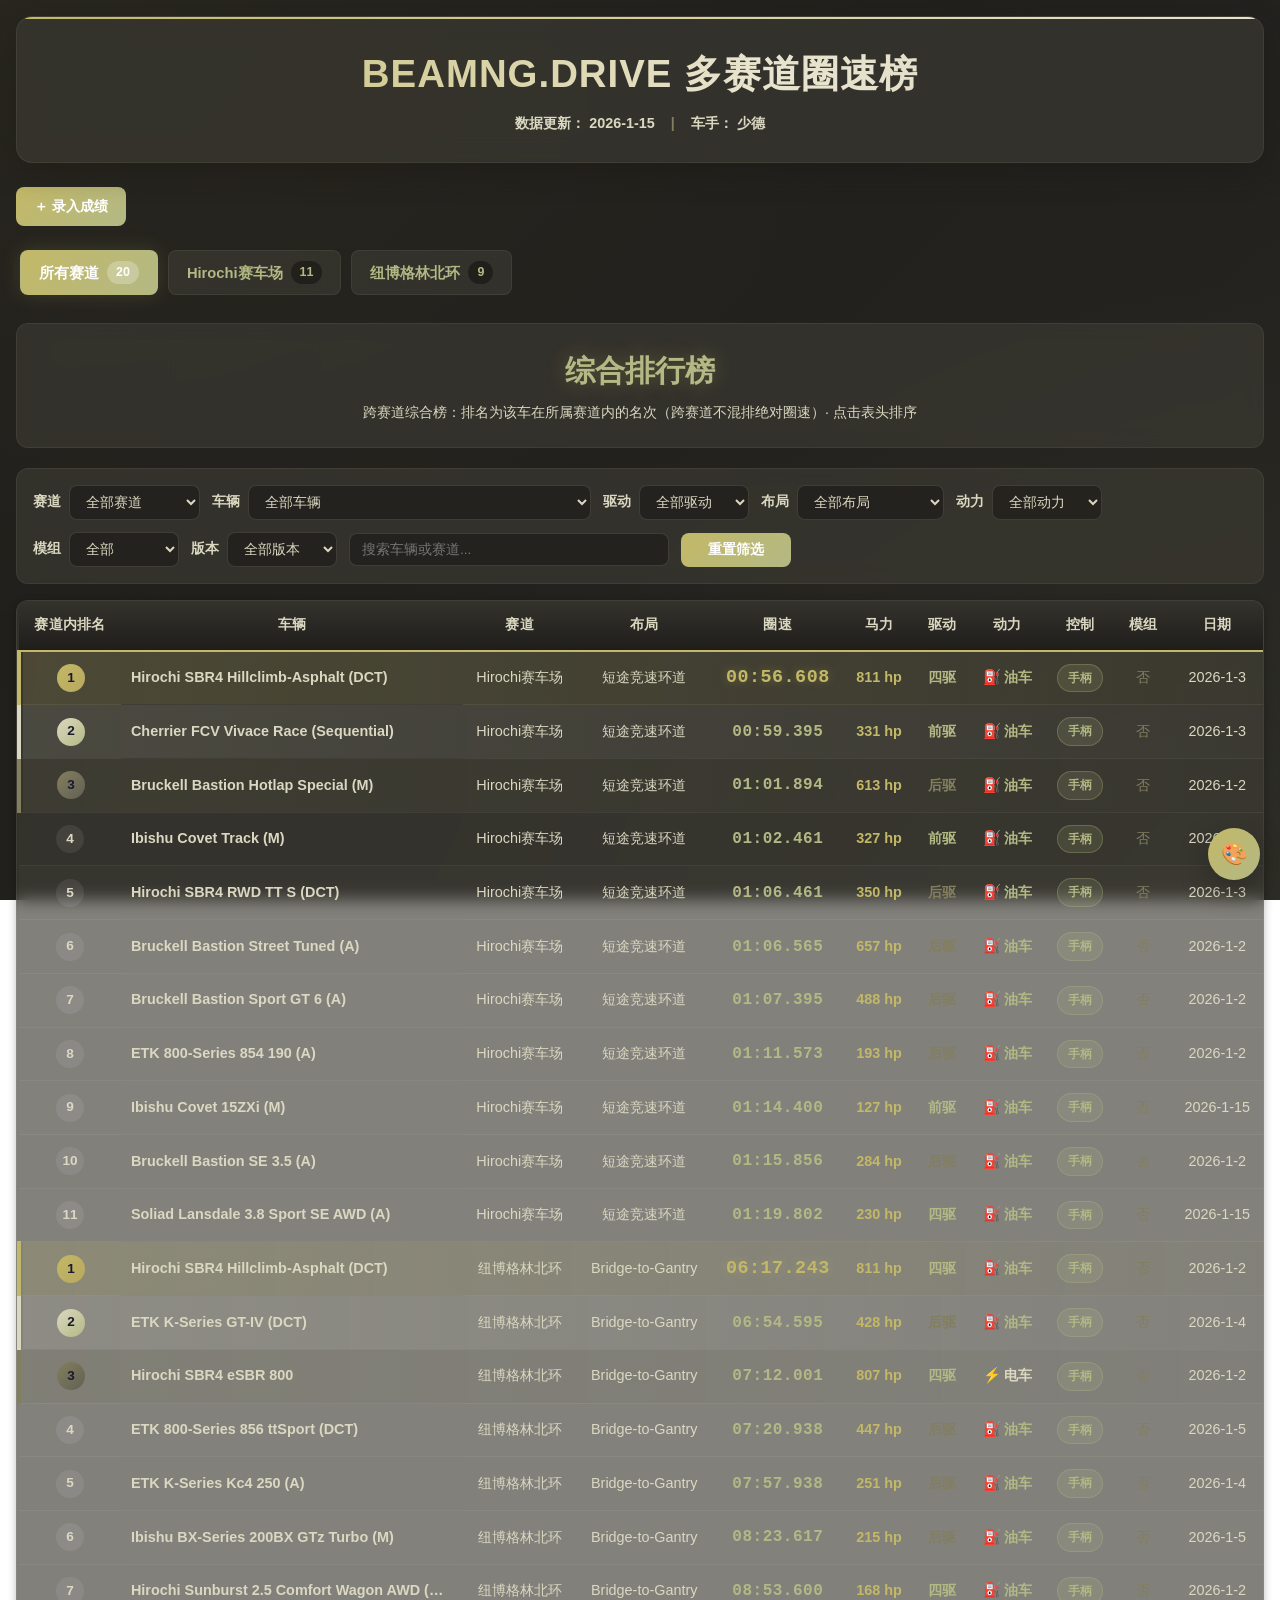
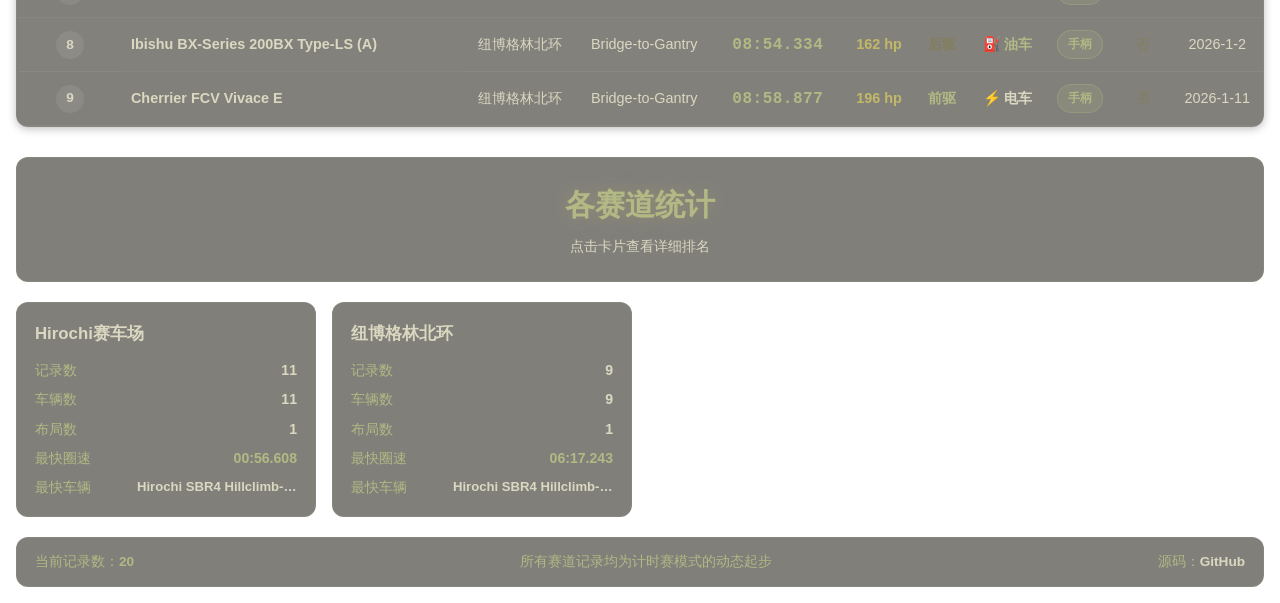
==== Lap_Time_Leaderboard/index.html @ f47275a1 "chore: 将网页源码移入 Lap_Time_Leaderboard 子目录并添加 Pages 部署工作流" ====
<!DOCTYPE html>
<html lang="zh-CN">
<head>
  <meta charset="UTF-8">
  <meta name="viewport" content="width=device-width, initial-scale=1.0">
  <title>BEAMNG.DRIVE 多赛道圈速榜</title>
  <meta name="description" content="BeamNG.drive 多赛道圈速排行榜：按赛道内排名展示各车辆最快圈速、马力、驱动与动力类型，支持筛选与排序。">
  <link rel="icon" href="favicon.svg" type="image/svg+xml">
  <style>
    /* ==================== 设计令牌 ==================== */
    :root {
      /* ===== 背景 ===== */
      --bg-primary: #1e1d1a;
      --bg-primary-rgb: 30, 29, 26;
      --bg-secondary: #262521;
      --bg-secondary-rgb: 38, 37, 33;
      --bg-card-color: #3c3b34;
      --bg-card-rgb: 60, 59, 52;
      --bg-card: rgba(var(--bg-card-rgb), 0.65);
      --bg-card-hover-color: #837f5e;
      --bg-card-hover-rgb: 131, 127, 94;
      --bg-card-hover: rgba(var(--bg-card-hover-rgb), 0.7);
      /* ===== 边框（主文字色的半透明） ===== */
      --border-subtle: rgba(var(--text-primary-rgb), 0.08);
      --border-strong: rgba(var(--text-primary-rgb), 0.15);
      /* ===== 文字 ===== */
      --text-primary: #dbd8c1;
      --text-primary-rgb: 219, 216, 193;
      --text-secondary: #b3b984;
      --text-secondary-rgb: 179, 185, 132;
      --text-muted: #837f5e;
      --text-muted-rgb: 131, 127, 94;
      --text-warm: #e8e4cf;
      /* ===== 强调色 ===== */
      --accent-pink: #c3b867;
      --accent-pink-rgb: 195, 184, 103;
      --accent-orange: #b3b984;
      --accent-orange-rgb: 179, 185, 132;
      --accent-cyan: #dbd8c1;
      --accent-cyan-rgb: 219, 216, 193;
      --accent-gold: #c3b867;
      --accent-gold-rgb: 195, 184, 103;
      --accent-silver: #dbd8c1;
      --accent-silver-rgb: 219, 216, 193;
      --accent-bronze: #837f5e;
      --accent-bronze-rgb: 131, 127, 94;
      --accent-green: #b3b984;
      --accent-green-rgb: 179, 185, 132;
      --accent-blue: #837f5e;
      --accent-blue-rgb: 131, 127, 94;
      --accent-red: #dbd8c1;
      --accent-red-rgb: 219, 216, 193;
      /* ===== 名次徽章深端 ===== */
      --badge-gold-end: #b7a85e;
      --badge-silver-end: #b3b984;
      --badge-bronze-end: #626054;
      /* ===== 阴影 ===== */
      --shadow-sm: 0 2px 8px rgba(0, 0, 0, 0.25);
      --shadow-md: 0 10px 28px rgba(26, 25, 19, 0.45);
      --shadow-glow-pink: 0 0 20px rgba(var(--accent-gold-rgb), 0.18);
      --radius-sm: 8px;
      --radius-md: 12px;
      --radius-lg: 16px;
      --transition: 0.25s cubic-bezier(0.4, 0, 0.2, 1);
    }

    * {
      box-sizing: border-box;
      margin: 0;
      padding: 0;
    }

    html {
      scroll-behavior: smooth;
    }

    body {
      font-family: -apple-system, BlinkMacSystemFont, 'Segoe UI', 'PingFang SC',
                   'Microsoft YaHei', 'Helvetica Neue', sans-serif;
      background:
        radial-gradient(ellipse at top left, rgba(var(--accent-gold-rgb), 0.06), transparent 50%),
        radial-gradient(ellipse at bottom right, rgba(var(--accent-green-rgb), 0.05), transparent 50%),
        linear-gradient(135deg, var(--bg-primary) 0%, var(--bg-secondary) 100%);
      background-attachment: fixed;
      color: var(--text-primary);
      padding: 16px;
      min-height: 100vh;
      line-height: 1.5;
      -webkit-font-smoothing: antialiased;
    }

    .container {
      max-width: 1400px;
      margin: 0 auto;
      width: 100%;
    }

    /* ==================== 顶部头部 ==================== */
    header {
      text-align: center;
      margin-bottom: 24px;
      padding: 28px 20px;
      background: var(--bg-card);
      border-radius: var(--radius-lg);
      border: 1px solid var(--border-subtle);
      backdrop-filter: blur(12px);
      box-shadow: var(--shadow-md);
      position: relative;
      overflow: hidden;
    }

    header::before {
      content: '';
      position: absolute;
      top: 0; left: 0; right: 0;
      height: 2px;
      background: linear-gradient(90deg, var(--accent-gold), var(--text-warm));
    }

    h1 {
      font-size: clamp(1.6rem, 4vw, 2.4rem);
      font-weight: 800;
      letter-spacing: 1px;
      margin-bottom: 10px;
      background: linear-gradient(90deg, var(--accent-gold) 0%, var(--text-warm) 60%, var(--accent-cyan) 100%);
      -webkit-background-clip: text;
      background-clip: text;
      -webkit-text-fill-color: transparent;
      color: transparent;
    }

    .game-info {
      color: var(--text-secondary);
      font-size: 0.9rem;
      display: flex;
      justify-content: center;
      gap: 16px;
      flex-wrap: wrap;
    }

    .game-info span {
      color: var(--accent-cyan);
      font-weight: 600;
    }

    .game-info .divider {
      color: var(--text-muted);
    }

    /* ==================== 赛道标签页 ==================== */
    .track-tabs {
      display: flex;
      flex-wrap: wrap;
      gap: 10px;
      margin-bottom: 24px;
      padding: 4px;
    }

    .track-tab {
      padding: 10px 18px;
      background: var(--bg-card);
      border-radius: var(--radius-sm);
      cursor: pointer;
      transition: var(--transition);
      border: 1px solid var(--border-subtle);
      color: var(--text-secondary);
      font-weight: 600;
      font-size: 0.92rem;
      white-space: nowrap;
      display: inline-flex;
      align-items: center;
      gap: 8px;
      backdrop-filter: blur(8px);
    }

    .track-tab:hover {
      background: var(--bg-card-hover);
      color: var(--accent-cyan);
      border-color: rgba(var(--accent-gold-rgb), 0.4);
      transform: translateY(-1px);
    }

    .track-tab.active {
      background: linear-gradient(135deg, var(--accent-pink), var(--accent-orange));
      color: white;
      border-color: transparent;
      box-shadow: var(--shadow-glow-pink);
    }

    .track-tab .track-count {
      background: rgba(0, 0, 0, 0.35);
      padding: 2px 9px;
      border-radius: 999px;
      font-size: 0.78rem;
      font-weight: 700;
    }

    .track-tab.active .track-count {
      background: rgba(255, 255, 255, 0.25);
    }

    /* ==================== 内容区域 ==================== */
    .track-content {
      display: none;
      animation: fadeIn 0.4s ease;
    }

    .track-content.active {
      display: block;
    }

    @keyframes fadeIn {
      from { opacity: 0; transform: translateY(8px); }
      to { opacity: 1; transform: translateY(0); }
    }

    .track-header {
      text-align: center;
      margin-bottom: 20px;
      padding: 24px 20px;
      background: var(--bg-card);
      border-radius: var(--radius-md);
      border: 1px solid var(--border-subtle);
      backdrop-filter: blur(8px);
    }

    .track-name {
      font-size: clamp(1.4rem, 3vw, 1.9rem);
      font-weight: 800;
      margin-bottom: 8px;
      color: var(--accent-orange);
      text-shadow: 0 0 20px rgba(var(--accent-gold-rgb), 0.3);
    }

    .track-layouts {
      color: var(--accent-cyan);
      font-size: 0.9rem;
      font-weight: 500;
    }

    .track-meta {
      margin-top: 10px;
      color: var(--text-secondary);
      font-size: 0.88rem;
    }

    .track-meta strong {
      color: var(--accent-orange);
    }

    /* ==================== 筛选器 ==================== */
    .filters {
      background: var(--bg-card);
      padding: 16px;
      border-radius: var(--radius-md);
      margin-bottom: 16px;
      display: flex;
      flex-wrap: wrap;
      gap: 12px;
      align-items: center;
      border: 1px solid var(--border-subtle);
      backdrop-filter: blur(8px);
    }

    .filter-group {
      display: flex;
      align-items: center;
      gap: 8px;
    }

    .filter-group label {
      font-weight: 600;
      color: var(--accent-cyan);
      white-space: nowrap;
      font-size: 0.85rem;
    }

    select, button, input {
      padding: 8px 12px;
      border-radius: var(--radius-sm);
      border: 1px solid var(--border-strong);
      background: rgba(var(--bg-primary-rgb), 0.7);
      color: var(--text-primary);
      font-size: 0.85rem;
      min-width: 110px;
      font-family: inherit;
      transition: var(--transition);
    }

    #searchInput {
      flex-grow: 1;
      min-width: 200px;
      max-width: 320px;
    }

    select:focus, input:focus {
      outline: none;
      border-color: var(--accent-cyan);
      box-shadow: 0 0 0 3px rgba(var(--accent-gold-rgb), 0.15);
    }

    select:hover, input:hover {
      border-color: rgba(var(--accent-gold-rgb), 0.4);
    }

    button {
      background: linear-gradient(135deg, var(--accent-pink), var(--accent-orange));
      border: none;
      cursor: pointer;
      font-weight: 700;
      color: white;
    }

    button:hover {
      transform: translateY(-1px);
      box-shadow: var(--shadow-glow-pink);
    }

    button:active {
      transform: translateY(0);
    }

    /* ==================== 加载状态 ==================== */
    .loading {
      display: none;
      text-align: center;
      padding: 40px 20px;
      color: var(--accent-cyan);
      font-size: 1rem;
    }

    .loading.active {
      display: block;
    }

    .spinner {
      display: inline-block;
      width: 22px;
      height: 22px;
      border: 3px solid rgba(var(--accent-gold-rgb), 0.2);
      border-radius: 50%;
      border-top-color: var(--accent-cyan);
      animation: spin 0.8s linear infinite;
      margin-right: 10px;
      vertical-align: middle;
    }

    @keyframes spin {
      to { transform: rotate(360deg); }
    }

    /* ==================== 表格 ==================== */
    .table-container {
      width: 100%;
      overflow-x: auto;
      border-radius: var(--radius-md);
      background: var(--bg-card);
      border: 1px solid var(--border-subtle);
      margin-top: 16px;
      backdrop-filter: blur(8px);
      box-shadow: var(--shadow-sm);
    }

    table {
      width: 100%;
      border-collapse: collapse;
      font-size: 0.9rem;
      min-width: 980px;
    }

    thead {
      position: sticky;
      top: 0;
      z-index: 1;
    }

    th {
      background: linear-gradient(180deg, rgba(52, 51, 45, 0.95), rgba(30, 29, 26, 0.95));
      padding: 14px 12px;
      text-align: center;
      font-weight: 700;
      color: var(--accent-cyan);
      border-bottom: 2px solid var(--accent-pink);
      cursor: pointer;
      user-select: none;
      position: relative;
      white-space: nowrap;
      transition: var(--transition);
      font-size: 0.85rem;
      letter-spacing: 0.3px;
    }

    th.sortable:hover {
      background: linear-gradient(180deg, rgba(65, 64, 57, 0.95), rgba(30, 29, 26, 0.95));
      color: var(--accent-orange);
    }

    th.sort-asc::after {
      content: " ▲";
      position: absolute;
      right: 8px;
      color: var(--accent-orange);
      font-size: 0.75rem;
    }

    th.sort-desc::after {
      content: " ▼";
      position: absolute;
      right: 8px;
      color: var(--accent-orange);
      font-size: 0.75rem;
    }

    td {
      padding: 12px 10px;
      border-bottom: 1px solid var(--border-subtle);
      white-space: nowrap;
      text-align: center;
      transition: background-color 0.2s;
    }

    tbody tr {
      transition: background 0.2s, transform 0.2s;
    }

    tbody tr:hover {
      background: rgba(var(--accent-gold-rgb), 0.1) !important;
    }

    tbody tr:nth-child(odd) {
      background: rgba(255, 255, 255, 0.02);
    }

    tbody tr:nth-child(even) {
      background: rgba(255, 255, 255, 0.005);
    }

    /* ==================== 前三名高亮 ==================== */
    .rank-1 {
      background: linear-gradient(90deg, rgba(var(--accent-gold-rgb), 0.18), rgba(var(--accent-gold-rgb), 0.04)) !important;
      border-left: 4px solid var(--accent-gold);
    }

    .rank-1 .time-cell {
      font-size: 1.15rem;
      color: var(--accent-gold) !important;
      text-shadow: 0 0 10px rgba(var(--accent-gold-rgb), 0.3);
    }

    .rank-1 .rank-badge {
      background: linear-gradient(135deg, var(--accent-gold), var(--badge-gold-end));
      color: #1a1a2e;
    }

    .rank-2 {
      background: linear-gradient(90deg, rgba(var(--accent-silver-rgb), 0.15), rgba(var(--accent-silver-rgb), 0.03)) !important;
      border-left: 4px solid var(--accent-silver);
    }

    .rank-2 .rank-badge {
      background: linear-gradient(135deg, var(--accent-silver), var(--badge-silver-end));
      color: #1a1a2e;
    }

    .rank-3 {
      background: linear-gradient(90deg, rgba(var(--accent-bronze-rgb), 0.15), rgba(var(--accent-bronze-rgb), 0.03)) !important;
      border-left: 4px solid var(--accent-bronze);
    }

    .rank-3 .rank-badge {
      background: linear-gradient(135deg, var(--accent-bronze), var(--badge-bronze-end));
      color: #1a1a2e;
    }

    .rank-badge {
      display: inline-flex;
      align-items: center;
      justify-content: center;
      width: 28px;
      height: 28px;
      border-radius: 50%;
      background: rgba(255, 255, 255, 0.08);
      font-weight: 800;
      font-size: 0.85rem;
    }

    /* ==================== 单元格样式 ==================== */
    .time-cell {
      font-family: 'SF Mono', 'Consolas', 'Courier New', monospace;
      font-size: 1rem;
      font-weight: 700;
      color: var(--accent-orange);
      letter-spacing: 0.5px;
    }

    .car-cell {
      font-weight: 600;
      color: var(--accent-cyan);
      text-align: left !important;
      max-width: 320px;
      overflow: hidden;
      text-overflow: ellipsis;
    }

    .power-cell {
      color: var(--accent-pink);
      font-weight: 700;
    }

    .drivetrain-fwd { color: var(--accent-green); font-weight: 600; }
    .drivetrain-rwd { color: var(--accent-blue); font-weight: 600; }
    .drivetrain-awd { color: var(--accent-orange); font-weight: 600; }

    .mod-cell-yes {
      color: var(--accent-green);
      font-weight: 700;
    }

    .mod-cell-no {
      color: var(--text-muted);
    }

    .control-type {
      padding: 4px 10px;
      border-radius: 999px;
      font-size: 0.78rem;
      font-weight: 700;
      background: rgba(var(--accent-green-rgb), 0.15);
      color: var(--accent-green);
      border: 1px solid rgba(var(--accent-green-rgb), 0.3);
      display: inline-block;
    }

    .power-type-cell {
      display: inline-flex;
      align-items: center;
      gap: 4px;
      font-weight: 600;
    }

    .power-type-cell.electric {
      color: var(--accent-cyan);
    }

    .power-type-cell.gas {
      color: var(--accent-orange);
    }

    /* ==================== 空状态 ==================== */
    .empty-state {
      text-align: center;
      padding: 60px 20px;
      color: var(--text-muted);
    }

    .empty-state .empty-icon {
      font-size: 3rem;
      margin-bottom: 12px;
      opacity: 0.5;
    }

    .empty-state .empty-title {
      font-size: 1.1rem;
      color: var(--text-secondary);
      margin-bottom: 6px;
      font-weight: 600;
    }

    .empty-state .empty-desc {
      font-size: 0.88rem;
    }

    /* ==================== 错误提示 ==================== */
    .error-message {
      background: rgba(var(--accent-red-rgb), 0.1);
      border: 1px solid rgba(var(--accent-red-rgb), 0.3);
      color: var(--accent-red);
      padding: 16px;
      border-radius: var(--radius-md);
      margin: 16px 0;
      text-align: center;
      font-weight: 500;
    }

    /* ==================== 赛道统计卡片 ==================== */
    .track-stats-grid {
      display: grid;
      grid-template-columns: repeat(auto-fill, minmax(280px, 1fr));
      gap: 16px;
      margin-top: 20px;
    }

    .track-stat-card {
      background: var(--bg-card);
      border-radius: var(--radius-md);
      padding: 18px;
      border: 1px solid var(--border-subtle);
      cursor: pointer;
      transition: var(--transition);
      backdrop-filter: blur(8px);
      position: relative;
      overflow: hidden;
    }

    .track-stat-card::before {
      content: '';
      position: absolute;
      top: 0; left: 0; right: 0;
      height: 3px;
      background: linear-gradient(90deg, var(--accent-gold), var(--text-warm));
      opacity: 0;
      transition: var(--transition);
    }

    .track-stat-card:hover {
      transform: translateY(-4px);
      border-color: rgba(var(--accent-gold-rgb), 0.4);
      box-shadow: var(--shadow-md);
      background: var(--bg-card-hover);
    }

    .track-stat-card:hover::before {
      opacity: 1;
    }

    .card-title {
      font-weight: 800;
      color: var(--accent-cyan);
      margin-bottom: 14px;
      font-size: 1.05rem;
      display: flex;
      align-items: center;
      gap: 8px;
    }

    .card-row {
      display: flex;
      justify-content: space-between;
      margin-bottom: 8px;
      font-size: 0.88rem;
    }

    .card-row:last-child {
      margin-bottom: 0;
    }

    .card-row .label {
      color: var(--text-secondary);
    }

    .card-row .value {
      color: var(--text-primary);
      font-weight: 600;
    }

    .card-row .value.highlight {
      color: var(--accent-orange);
      font-weight: 700;
    }

    .card-row .value.car-name {
      color: var(--accent-cyan);
      font-size: 0.82rem;
      max-width: 160px;
      overflow: hidden;
      text-overflow: ellipsis;
      white-space: nowrap;
      text-align: right;
    }

    /* ==================== 底部统计 ==================== */
    .stats {
      display: flex;
      justify-content: space-between;
      align-items: center;
      margin-top: 20px;
      padding: 14px 18px;
      background: var(--bg-card);
      border-radius: var(--radius-md);
      font-size: 0.85rem;
      color: var(--text-secondary);
      border: 1px solid var(--border-subtle);
      backdrop-filter: blur(8px);
      flex-wrap: wrap;
      gap: 10px;
    }

    .stats a {
      color: var(--accent-cyan);
      text-decoration: none;
      font-weight: 600;
      transition: var(--transition);
    }

    .stats a:hover {
      color: var(--accent-orange);
      text-decoration: underline;
    }

    .stats #currentRecords {
      color: var(--accent-orange);
      font-weight: 700;
    }

    /* ==================== 响应式 ==================== */
    @media (max-width: 768px) {
      body {
        padding: 10px;
      }

      .container {
        max-width: 100%;
      }

      header {
        padding: 20px 14px;
        margin-bottom: 16px;
      }

      .game-info {
        gap: 8px;
        font-size: 0.82rem;
      }

      .track-tabs {
        overflow-x: auto;
        flex-wrap: nowrap;
        padding-bottom: 8px;
        -webkit-overflow-scrolling: touch;
      }

      .track-tab {
        padding: 8px 14px;
        font-size: 0.85rem;
        flex-shrink: 0;
      }

      .filters {
        flex-direction: column;
        align-items: stretch;
        gap: 10px;
        padding: 14px;
      }

      .filter-group {
        width: 100%;
        flex-direction: column;
        align-items: stretch;
        gap: 4px;
      }

      .filter-group label {
        font-size: 0.82rem;
      }

      select, button, input {
        width: 100%;
        min-width: 0;
      }

      #searchInput {
        max-width: 100%;
      }

      table {
        font-size: 0.82rem;
        min-width: 800px;
      }

      th, td {
        padding: 10px 6px;
      }

      .car-cell {
        max-width: 180px;
      }

      .track-stats-grid {
        grid-template-columns: 1fr;
      }

      .stats {
        flex-direction: column;
        text-align: center;
        font-size: 0.8rem;
      }
    }

    /* ==================== 滚动条美化 ==================== */
    ::-webkit-scrollbar {
      width: 10px;
      height: 10px;
    }

    ::-webkit-scrollbar-track {
      background: rgba(0, 0, 0, 0.2);
      border-radius: 5px;
    }

    ::-webkit-scrollbar-thumb {
      background: rgba(var(--accent-gold-rgb), 0.3);
      border-radius: 5px;
    }

    ::-webkit-scrollbar-thumb:hover {
      background: rgba(var(--accent-gold-rgb), 0.5);
    }

    /* 减少动画偏好 */
    @media (prefers-reduced-motion: reduce) {
      *, *::before, *::after {
        animation-duration: 0.01ms !important;
        transition-duration: 0.01ms !important;
      }
    }

    /* ==================== 主题调色盘 ==================== */
    #themeToggle {
      position: fixed;
      right: 20px;
      bottom: 20px;
      width: 52px;
      height: 52px;
      min-width: 0;
      padding: 0;
      border-radius: 50%;
      font-size: 1.35rem;
      z-index: 1000;
      box-shadow: var(--shadow-md);
      display: flex;
      align-items: center;
      justify-content: center;
    }

    .theme-panel {
      position: fixed;
      right: 20px;
      bottom: 84px;
      width: 300px;
      max-height: 72vh;
      overflow-y: auto;
      background: var(--bg-card);
      border: 1px solid var(--border-strong);
      border-radius: var(--radius-md);
      backdrop-filter: blur(12px);
      box-shadow: var(--shadow-md);
      z-index: 1000;
      padding: 14px;
    }

    .theme-panel[hidden] {
      display: none;
    }

    .theme-panel-header {
      display: flex;
      align-items: center;
      justify-content: space-between;
      font-weight: 700;
      color: var(--text-primary);
      margin-bottom: 4px;
    }

    .theme-close {
      width: 26px;
      height: 26px;
      min-width: 0;
      padding: 0;
      border-radius: 50%;
      font-size: 0.8rem;
      line-height: 1;
    }

    .theme-group-title {
      font-size: 0.7rem;
      font-weight: 700;
      letter-spacing: 1px;
      color: var(--text-muted);
      margin: 12px 0 4px;
    }

    .theme-item {
      display: flex;
      align-items: center;
      justify-content: space-between;
      gap: 10px;
      padding: 5px 0;
    }

    .theme-item label {
      font-size: 0.82rem;
      color: var(--text-secondary);
      cursor: pointer;
      flex: 1;
    }

    .theme-item input[type="color"] {
      width: 38px;
      height: 28px;
      min-width: 0;
      padding: 2px;
      border: 1px solid var(--border-strong);
      border-radius: 6px;
      background: rgba(var(--bg-primary-rgb), 0.6);
      cursor: pointer;
    }

    .theme-panel-actions {
      display: flex;
      gap: 8px;
      margin-top: 14px;
    }

    .theme-panel-actions button {
      flex: 1;
      min-width: 0;
      padding: 7px 8px;
      font-size: 0.78rem;
    }

    .theme-preset-save {
      display: flex;
      gap: 8px;
      margin-top: 8px;
    }

    .theme-preset-save input[type="text"] {
      flex: 1;
      min-width: 0;
      font-size: 0.8rem;
    }

    .theme-preset-save button {
      min-width: 0;
      padding: 7px 12px;
      font-size: 0.78rem;
    }

    .theme-preset-item {
      display: flex;
      align-items: center;
      gap: 6px;
      margin-top: 6px;
    }

    .theme-preset-apply {
      flex: 1;
      min-width: 0;
      padding: 6px 8px;
      font-size: 0.78rem;
      text-align: left;
      background: rgba(var(--bg-primary-rgb), 0.6);
      border: 1px solid var(--border-strong);
      border-radius: var(--radius-sm);
      color: var(--text-primary);
      font-weight: 600;
      cursor: pointer;
      transition: var(--transition);
    }

    .theme-preset-apply:hover {
      border-color: rgba(var(--accent-gold-rgb), 0.5);
      color: var(--accent-gold);
    }

    .theme-preset-delete {
      width: 26px;
      height: 26px;
      min-width: 0;
      padding: 0;
      border-radius: 50%;
      font-size: 0.72rem;
      line-height: 1;
      background: transparent;
      border: 1px solid var(--border-strong);
      color: var(--text-muted);
    }

    .theme-preset-delete:hover {
      color: var(--accent-red);
      border-color: rgba(var(--accent-red-rgb), 0.5);
    }

    .theme-preset-empty {
      font-size: 0.78rem;
      color: var(--text-muted);
      padding: 8px 0;
      text-align: center;
    }

    .theme-preset-files {
      display: flex;
      gap: 8px;
      margin-top: 10px;
    }

    .theme-preset-files button {
      flex: 1;
      min-width: 0;
      padding: 7px 8px;
      font-size: 0.78rem;
    }

    .theme-toast {
      position: fixed;
      left: 50%;
      bottom: 90px;
      transform: translateX(-50%);
      background: var(--bg-card-hover);
      color: var(--text-primary);
      padding: 8px 16px;
      border-radius: var(--radius-sm);
      font-size: 0.82rem;
      z-index: 1100;
      box-shadow: var(--shadow-md);
      opacity: 0;
      transition: opacity var(--transition);
      pointer-events: none;
    }

    .theme-toast.show {
      opacity: 1;
    }

    /* ==================== 成绩录入 ==================== */
    #recordSection {
      margin-bottom: 20px;
    }

    #recordToggle {
      padding: 10px 18px;
      font-size: 0.9rem;
    }

    .record-card {
      margin-top: 12px;
      background: var(--bg-card);
      border: 1px solid var(--border-subtle);
      border-radius: var(--radius-md);
      padding: 18px;
      backdrop-filter: blur(8px);
    }

    .record-header {
      display: flex;
      justify-content: space-between;
      align-items: center;
      flex-wrap: wrap;
      gap: 8px;
      font-weight: 700;
      color: var(--accent-gold);
      margin-bottom: 14px;
    }

    .record-hint {
      font-size: 0.78rem;
      font-weight: 400;
      color: var(--text-muted);
    }

    .record-grid {
      display: grid;
      grid-template-columns: repeat(auto-fill, minmax(200px, 1fr));
      gap: 12px;
    }

    .record-field {
      display: flex;
      flex-direction: column;
      gap: 5px;
    }

    .record-field label {
      font-size: 0.78rem;
      font-weight: 600;
      color: var(--text-secondary);
    }

    .record-field input,
    .record-field select {
      width: 100%;
      min-width: 0;
    }

    .record-actions {
      display: flex;
      gap: 10px;
      margin-top: 16px;
    }

    .record-actions button {
      min-width: 0;
      padding: 9px 20px;
      font-size: 0.85rem;
    }

    #recordReset {
      background: rgba(var(--bg-primary-rgb), 0.6);
      border: 1px solid var(--border-strong);
      color: var(--text-secondary);
      font-weight: 600;
    }

    #recordReset:hover {
      color: var(--accent-gold);
      border-color: rgba(var(--accent-gold-rgb), 0.5);
      box-shadow: none;
      transform: none;
    }

    .record-status {
      margin-top: 12px;
      font-size: 0.82rem;
      color: var(--accent-gold);
    }

    .record-status.error {
      color: var(--accent-red);
    }

    @media (max-width: 768px) {
      .record-grid {
        grid-template-columns: 1fr;
      }
    }
  </style>
</head>
<body>
  <div class="container">
    <header>
      <h1>BEAMNG.DRIVE 多赛道圈速榜</h1>
      <div class="game-info">
        <span>数据更新： <span id="updateTime">--</span></span>
        <span class="divider">|</span>
        <span>车手： <span id="driverName">少德</span></span>
      </div>
    </header>

    <div id="recordSection" hidden>
      <button id="recordToggle">＋ 录入成绩</button>
      <div id="recordForm" class="record-card" hidden>
        <div class="record-header">
          <span>录入新成绩</span>
          <span class="record-hint">仅本地生效：数据写入 data.json，推送 GitHub 后线上展示</span>
        </div>
        <div class="record-grid">
          <div class="record-field">
            <label for="rec-track">赛道 *</label>
            <input type="text" id="rec-track" list="rec-track-list" placeholder="如：Hirochi赛车场">
            <datalist id="rec-track-list"></datalist>
          </div>
          <div class="record-field">
            <label for="rec-layout">布局 *</label>
            <input type="text" id="rec-layout" list="rec-layout-list" placeholder="如：短途竞速环道">
            <datalist id="rec-layout-list"></datalist>
          </div>
          <div class="record-field">
            <label for="rec-car">车辆 *</label>
            <input type="text" id="rec-car" list="rec-car-list" placeholder="如：Ibishu Covet Track (M)">
            <datalist id="rec-car-list"></datalist>
          </div>
          <div class="record-field">
            <label for="rec-time">圈速 *（MM:SS.mmm）</label>
            <input type="text" id="rec-time" placeholder="如：01:15.856">
          </div>
          <div class="record-field">
            <label for="rec-drivetrain">驱动</label>
            <select id="rec-drivetrain">
              <option value="前驱">前驱</option>
              <option value="后驱">后驱</option>
              <option value="四驱">四驱</option>
            </select>
          </div>
          <div class="record-field">
            <label for="rec-power-type">动力</label>
            <select id="rec-power-type">
              <option value="油车">油车</option>
              <option value="电车">电车</option>
            </select>
          </div>
          <div class="record-field">
            <label for="rec-power">马力（hp）</label>
            <input type="number" id="rec-power" min="1" placeholder="如：350">
          </div>
          <div class="record-field">
            <label for="rec-control-type">控制</label>
            <select id="rec-control-type">
              <option value="手柄">手柄</option>
              <option value="键盘">键盘</option>
              <option value="方向盘">方向盘</option>
            </select>
          </div>
          <div class="record-field">
            <label for="rec-mod">模组</label>
            <select id="rec-mod">
              <option value="否">否</option>
              <option value="是">是</option>
            </select>
          </div>
          <div class="record-field">
            <label for="rec-game-version">游戏版本</label>
            <input type="text" id="rec-game-version" placeholder="如：0.38.3">
          </div>
          <div class="record-field">
            <label for="rec-date">日期</label>
            <input type="text" id="rec-date" placeholder="如：2026-1-15">
          </div>
        </div>
        <div class="record-actions">
          <button id="recordSubmit">提交记录</button>
          <button id="recordReset">清空</button>
        </div>
        <div id="recordStatus" class="record-status" role="status"></div>
      </div>
    </div>

    <div class="track-tabs" id="trackTabs">
      <div class="track-tab active" data-track="all" role="button" tabindex="0">
        所有赛道 <span class="track-count" id="allCount">0</span>
      </div>
    </div>

    <div id="allTracksContent" class="track-content active">
      <div class="track-header">
        <div class="track-name">综合排行榜</div>
        <div class="track-layouts">跨赛道综合榜：排名为该车在所属赛道内的名次（跨赛道不混排绝对圈速）· 点击表头排序</div>
      </div>

      <div class="filters">
        <div class="filter-group">
          <label for="trackSelect">赛道</label>
          <select id="trackSelect">
            <option value="all">全部赛道</option>
          </select>
        </div>

        <div class="filter-group">
          <label for="carSelect">车辆</label>
          <select id="carSelect">
            <option value="all">全部车辆</option>
          </select>
        </div>

        <div class="filter-group">
          <label for="drivetrainSelect">驱动</label>
          <select id="drivetrainSelect">
            <option value="all">全部驱动</option>
            <option value="前驱">前驱</option>
            <option value="后驱">后驱</option>
            <option value="四驱">四驱</option>
          </select>
        </div>

        <div class="filter-group">
          <label for="layoutSelect">布局</label>
          <select id="layoutSelect">
            <option value="all">全部布局</option>
          </select>
        </div>

        <div class="filter-group">
          <label for="powerTypeSelect">动力</label>
          <select id="powerTypeSelect">
            <option value="all">全部动力</option>
            <option value="油车">油车</option>
            <option value="电车">电车</option>
          </select>
        </div>

        <div class="filter-group">
          <label for="modSelect">模组</label>
          <select id="modSelect">
            <option value="all">全部</option>
            <option value="是">模组车辆</option>
            <option value="否">原版车辆</option>
          </select>
        </div>

        <div class="filter-group">
          <label for="versionSelect">版本</label>
          <select id="versionSelect">
            <option value="all">全部版本</option>
          </select>
        </div>

        <input type="text" id="searchInput" placeholder="搜索车辆或赛道..." aria-label="搜索车辆或赛道" />
        <button id="resetFilters">重置筛选</button>
      </div>

      <div id="loading" class="loading">
        <div class="spinner"></div>正在加载数据...
      </div>

      <div id="errorContainer" style="display: none;" role="alert"></div>

      <div class="table-container">
        <table id="allTracksTable">
          <thead>
            <tr>
              <th data-sort="rank" class="sortable" scope="col" tabindex="0" title="该车在所属赛道内的排名（跨赛道不混排绝对圈速）">赛道内排名</th>
              <th data-sort="car" class="sortable" scope="col" tabindex="0">车辆</th>
              <th data-sort="track" class="sortable" scope="col" tabindex="0">赛道</th>
              <th data-sort="layout" class="sortable" scope="col" tabindex="0">布局</th>
              <th data-sort="time" class="sortable" scope="col" tabindex="0">圈速</th>
              <th data-sort="power" class="sortable" scope="col" tabindex="0">马力</th>
              <th data-sort="drivetrain" class="sortable" scope="col" tabindex="0">驱动</th>
              <th data-sort="power_type" class="sortable" scope="col" tabindex="0">动力</th>
              <th data-sort="control_type" class="sortable" scope="col" tabindex="0">控制</th>
              <th data-sort="mod" class="sortable" scope="col" tabindex="0">模组</th>
              <th data-sort="date" class="sortable" scope="col" tabindex="0">日期</th>
            </tr>
          </thead>
          <tbody id="allTracksTableBody"></tbody>
        </table>
      </div>

      <div class="track-header" style="margin-top: 30px;">
        <div class="track-name">各赛道统计</div>
        <div class="track-layouts">点击卡片查看详细排名</div>
      </div>

      <div class="track-stats-grid" id="trackStatsGrid"></div>
    </div>

    <div class="stats">
      <div>当前记录数：<span id="currentRecords">0</span></div>
      <div>所有赛道记录均为计时赛模式的动态起步</div>
      <div>源码：<a href="https://github.com/FurryShaoDe/BeamNG.Time_Attack" target="_blank" rel="noopener">GitHub</a></div>
    </div>
  </div>

  <button id="themeToggle" title="主题调色盘" aria-label="打开主题调色盘" aria-expanded="false">🎨</button>

  <div class="theme-panel" id="themePanel" hidden>
    <div class="theme-panel-header">
      <span>🎨 主题调色盘</span>
      <button class="theme-close" id="themeClose" aria-label="关闭调色盘">✕</button>
    </div>
    <div id="themeItems"></div>

    <div class="theme-group-title">预设</div>
    <div class="theme-preset-save">
      <input type="text" id="presetName" placeholder="预设名称" maxlength="20" aria-label="预设名称">
      <button id="presetSave">保存</button>
    </div>
    <div id="presetList"></div>
    <div class="theme-preset-files">
      <button id="presetExport">导出文件</button>
      <button id="presetImport">导入文件</button>
      <input type="file" id="presetFileInput" accept=".json,application/json" hidden>
    </div>

    <div class="theme-panel-actions">
      <button id="themeReset">恢复默认</button>
      <button id="themeCopy">复制 CSS</button>
    </div>
  </div>

  <div class="theme-toast" id="themeToast" role="status"></div>

  <script src="main.js"></script>
  <script src="record-form.js"></script>
  <script src="theme-editor.js"></script>
</body>
</html>
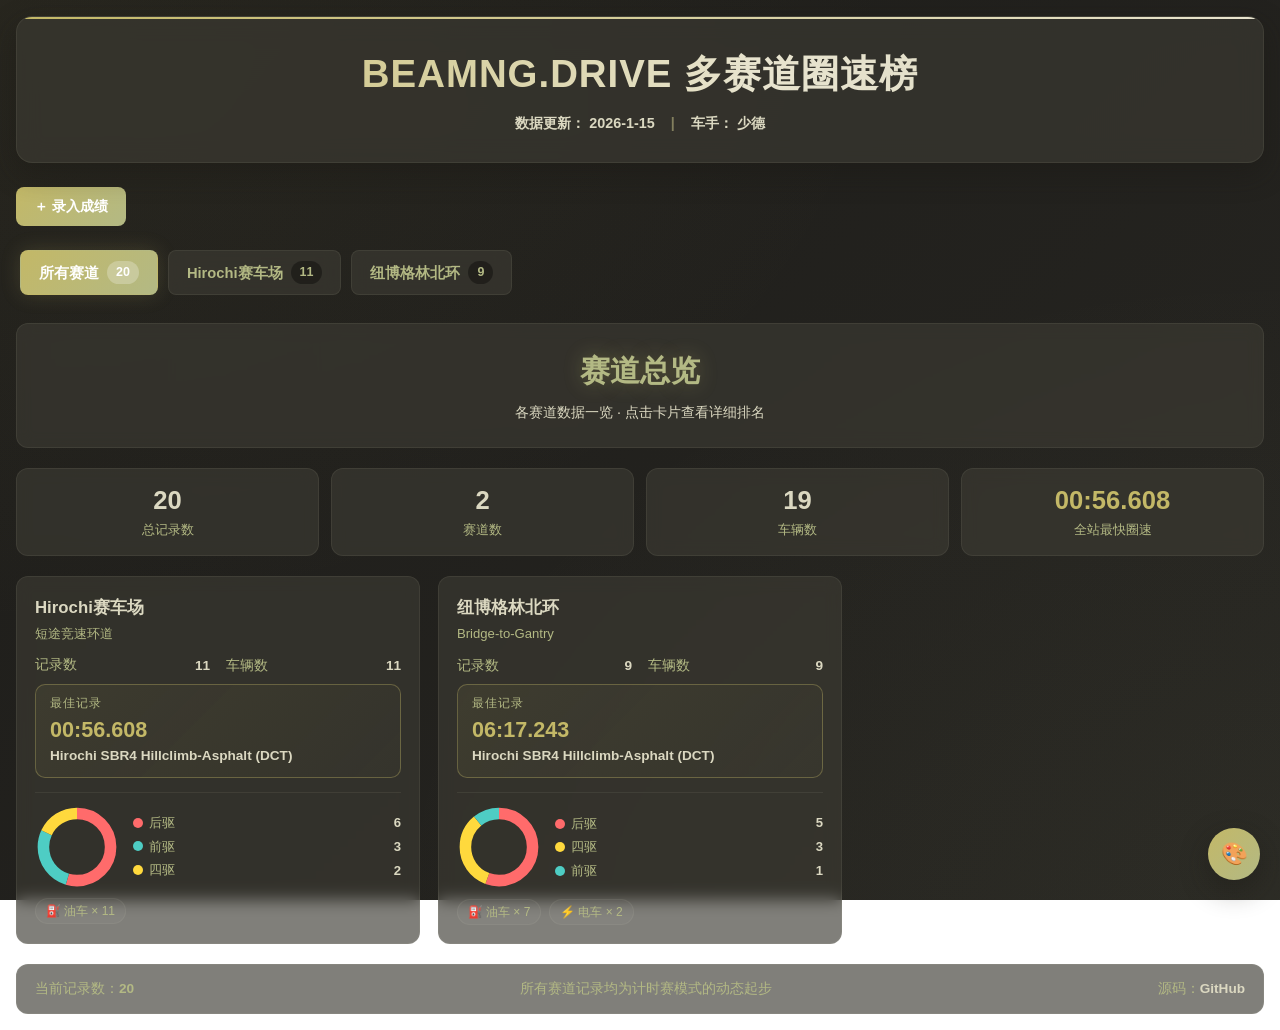
==== commit a4d21baf: "feat: 主页改为赛道总览仪表盘，添加表头排序与录入快捷选择 - 主页综合排行榜替换为赛道总览仪表盘（统计条 + 赛道卡片 + 驱动分布环形图） - 录入表单添加赛道/布局/车辆快捷选择按钮，支持展" ====
--- a/Lap_Time_Leaderboard/index.html
+++ b/Lap_Time_Leaderboard/index.html
@@ -248,33 +248,7 @@
       color: var(--accent-orange);
     }
 
-    /* ==================== 筛选器 ==================== */
-    .filters {
-      background: var(--bg-card);
-      padding: 16px;
-      border-radius: var(--radius-md);
-      margin-bottom: 16px;
-      display: flex;
-      flex-wrap: wrap;
-      gap: 12px;
-      align-items: center;
-      border: 1px solid var(--border-subtle);
-      backdrop-filter: blur(8px);
-    }
-
-    .filter-group {
-      display: flex;
-      align-items: center;
-      gap: 8px;
-    }
-
-    .filter-group label {
-      font-weight: 600;
-      color: var(--accent-cyan);
-      white-space: nowrap;
-      font-size: 0.85rem;
-    }
-
+    /* ==================== 表单控件 ==================== */
     select, button, input {
       padding: 8px 12px;
       border-radius: var(--radius-sm);
@@ -285,12 +259,6 @@
       min-width: 110px;
       font-family: inherit;
       transition: var(--transition);
-    }
-
-    #searchInput {
-      flex-grow: 1;
-      min-width: 200px;
-      max-width: 320px;
     }
 
     select:focus, input:focus {
@@ -582,19 +550,52 @@
       font-weight: 500;
     }
 
-    /* ==================== 赛道统计卡片 ==================== */
-    .track-stats-grid {
+    /* ==================== 赛道总览仪表盘 ==================== */
+    .dashboard-stats {
       display: grid;
-      grid-template-columns: repeat(auto-fill, minmax(280px, 1fr));
-      gap: 16px;
+      grid-template-columns: repeat(auto-fit, minmax(150px, 1fr));
+      gap: 12px;
       margin-top: 20px;
     }
 
-    .track-stat-card {
+    .dashboard-stat {
       background: var(--bg-card);
+      border: 1px solid var(--border-subtle);
+      border-radius: var(--radius-md);
+      padding: 16px;
+      text-align: center;
+      backdrop-filter: blur(8px);
+    }
+
+    .dashboard-stat .stat-value {
+      font-size: 1.6rem;
+      font-weight: 800;
+      color: var(--accent-cyan);
+      line-height: 1.2;
+    }
+
+    .dashboard-stat .stat-value.gold {
+      color: var(--accent-gold);
+    }
+
+    .dashboard-stat .stat-label {
+      font-size: 0.8rem;
+      color: var(--text-secondary);
+      margin-top: 4px;
+    }
+
+    .dashboard-grid {
+      display: grid;
+      grid-template-columns: repeat(auto-fill, minmax(320px, 1fr));
+      gap: 18px;
+      margin-top: 20px;
+    }
+
+    .track-card {
+      background: var(--bg-card);
+      border: 1px solid var(--border-subtle);
       border-radius: var(--radius-md);
       padding: 18px;
-      border: 1px solid var(--border-subtle);
       cursor: pointer;
       transition: var(--transition);
       backdrop-filter: blur(8px);
@@ -602,7 +603,7 @@
       overflow: hidden;
     }
 
-    .track-stat-card::before {
+    .track-card::before {
       content: '';
       position: absolute;
       top: 0; left: 0; right: 0;
@@ -612,60 +613,157 @@
       transition: var(--transition);
     }
 
-    .track-stat-card:hover {
+    .track-card:hover {
       transform: translateY(-4px);
       border-color: rgba(var(--accent-gold-rgb), 0.4);
       box-shadow: var(--shadow-md);
       background: var(--bg-card-hover);
     }
 
-    .track-stat-card:hover::before {
+    .track-card:hover::before {
       opacity: 1;
     }
 
-    .card-title {
+    .track-card-title {
       font-weight: 800;
       color: var(--accent-cyan);
+      font-size: 1.05rem;
+      margin-bottom: 4px;
+    }
+
+    .track-card-layout {
+      font-size: 0.82rem;
+      color: var(--text-secondary);
+      margin-bottom: 12px;
+    }
+
+    .track-card-stats {
+      display: grid;
+      grid-template-columns: 1fr 1fr;
+      gap: 8px 16px;
+      font-size: 0.85rem;
       margin-bottom: 14px;
-      font-size: 1.05rem;
-      display: flex;
+    }
+
+    .track-card-stats .row {
+      display: flex;
+      justify-content: space-between;
       align-items: center;
-      gap: 8px;
-    }
-
-    .card-row {
-      display: flex;
-      justify-content: space-between;
-      margin-bottom: 8px;
-      font-size: 0.88rem;
-    }
-
-    .card-row:last-child {
-      margin-bottom: 0;
-    }
-
-    .card-row .label {
+      min-width: 0;
+    }
+
+    .track-card-stats .label {
       color: var(--text-secondary);
     }
 
-    .card-row .value {
+    .track-card-stats .value {
+      font-weight: 600;
       color: var(--text-primary);
-      font-weight: 600;
-    }
-
-    .card-row .value.highlight {
+    }
+
+    .track-card-stats .value.highlight {
       color: var(--accent-orange);
       font-weight: 700;
     }
 
-    .card-row .value.car-name {
+    .best-record {
+      grid-column: 1 / -1;
+      border: 1px solid rgba(var(--accent-gold-rgb), 0.35);
+      border-radius: 10px;
+      padding: 10px 14px;
+      background: linear-gradient(135deg, rgba(var(--accent-gold-rgb), 0.08), rgba(var(--accent-gold-rgb), 0.02));
+    }
+
+    .best-record-label {
+      font-size: 0.72rem;
+      color: var(--text-secondary);
+      letter-spacing: 0.08em;
+      margin-bottom: 4px;
+    }
+
+    .best-record-time {
+      font-size: 1.35rem;
+      font-weight: 700;
+      color: var(--accent-gold);
+      font-variant-numeric: tabular-nums;
+      line-height: 1.2;
+    }
+
+    .best-record-car {
+      margin-top: 4px;
+      font-size: 0.85rem;
+      font-weight: 600;
       color: var(--accent-cyan);
+      word-break: break-word;
+    }
+
+    .donut-wrap {
+      display: flex;
+      align-items: center;
+      gap: 14px;
+      border-top: 1px solid var(--border-subtle);
+      padding-top: 12px;
+    }
+
+    .donut {
+      width: 84px;
+      height: 84px;
+      flex-shrink: 0;
+    }
+
+    .donut svg {
+      width: 100%;
+      height: 100%;
+      display: block;
+    }
+
+    .donut-legend {
+      flex: 1;
       font-size: 0.82rem;
-      max-width: 160px;
-      overflow: hidden;
-      text-overflow: ellipsis;
-      white-space: nowrap;
-      text-align: right;
+    }
+
+    .donut-legend .legend-item {
+      display: flex;
+      align-items: center;
+      gap: 6px;
+      margin-bottom: 4px;
+      color: var(--text-secondary);
+    }
+
+    .donut-legend .legend-item:last-child {
+      margin-bottom: 0;
+    }
+
+    .donut-legend .legend-dot {
+      width: 10px;
+      height: 10px;
+      border-radius: 50%;
+      flex-shrink: 0;
+    }
+
+    .donut-legend .legend-item .legend-count {
+      margin-left: auto;
+      font-weight: 600;
+      color: var(--text-primary);
+    }
+
+    .power-tags {
+      display: flex;
+      gap: 8px;
+      margin-top: 10px;
+    }
+
+    .power-tag {
+      font-size: 0.75rem;
+      padding: 3px 10px;
+      border-radius: 999px;
+      border: 1px solid var(--border-subtle);
+      color: var(--text-secondary);
+      background: rgba(255, 255, 255, 0.03);
+    }
+
+    .power-tag .tag-icon {
+      margin-right: 3px;
     }
 
     /* ==================== 底部统计 ==================== */
@@ -735,33 +833,11 @@
         flex-shrink: 0;
       }
 
-      .filters {
-        flex-direction: column;
-        align-items: stretch;
-        gap: 10px;
-        padding: 14px;
-      }
-
-      .filter-group {
-        width: 100%;
-        flex-direction: column;
-        align-items: stretch;
-        gap: 4px;
-      }
-
-      .filter-group label {
-        font-size: 0.82rem;
-      }
-
       select, button, input {
         width: 100%;
         min-width: 0;
       }
 
-      #searchInput {
-        max-width: 100%;
-      }
-
       table {
         font-size: 0.82rem;
         min-width: 800px;
@@ -773,10 +849,6 @@
 
       .car-cell {
         max-width: 180px;
-      }
-
-      .track-stats-grid {
-        grid-template-columns: 1fr;
       }
 
       .stats {
@@ -1082,6 +1154,55 @@
       min-width: 0;
     }
 
+    .quick-chips {
+      display: flex;
+      flex-wrap: wrap;
+      gap: 6px;
+      margin-top: 2px;
+    }
+
+    .quick-chip {
+      min-width: 0;
+      padding: 3px 10px;
+      font-size: 0.72rem;
+      border-radius: 999px;
+      border: 1px solid var(--border-subtle);
+      background: rgba(255, 255, 255, 0.03);
+      color: var(--text-secondary);
+      cursor: pointer;
+      transition: var(--transition);
+      white-space: normal;
+      overflow: visible;
+      text-overflow: clip;
+      max-width: none;
+      text-align: left;
+      line-height: 1.3;
+    }
+
+    .quick-chip:hover {
+      color: var(--accent-gold);
+      border-color: rgba(var(--accent-gold-rgb), 0.5);
+      background: rgba(var(--accent-gold-rgb), 0.08);
+    }
+
+    .quick-chip.active {
+      color: var(--accent-gold);
+      border-color: rgba(var(--accent-gold-rgb), 0.6);
+      background: rgba(var(--accent-gold-rgb), 0.15);
+      font-weight: 600;
+    }
+
+    .quick-chip-toggle {
+      border-style: dashed;
+      color: var(--text-tertiary);
+    }
+
+    .quick-chip-toggle:hover {
+      color: var(--accent-gold);
+      border-color: rgba(var(--accent-gold-rgb), 0.5);
+      background: rgba(var(--accent-gold-rgb), 0.08);
+    }
+
     .record-actions {
       display: flex;
       gap: 10px;
@@ -1148,16 +1269,19 @@
             <label for="rec-track">赛道 *</label>
             <input type="text" id="rec-track" list="rec-track-list" placeholder="如：Hirochi赛车场">
             <datalist id="rec-track-list"></datalist>
+            <div class="quick-chips" id="rec-track-chips"></div>
           </div>
           <div class="record-field">
             <label for="rec-layout">布局 *</label>
             <input type="text" id="rec-layout" list="rec-layout-list" placeholder="如：短途竞速环道">
             <datalist id="rec-layout-list"></datalist>
+            <div class="quick-chips" id="rec-layout-chips"></div>
           </div>
           <div class="record-field">
             <label for="rec-car">车辆 *</label>
             <input type="text" id="rec-car" list="rec-car-list" placeholder="如：Ibishu Covet Track (M)">
             <datalist id="rec-car-list"></datalist>
+            <div class="quick-chips" id="rec-car-chips"></div>
           </div>
           <div class="record-field">
             <label for="rec-time">圈速 *（MM:SS.mmm）</label>
@@ -1222,69 +1346,8 @@
 
     <div id="allTracksContent" class="track-content active">
       <div class="track-header">
-        <div class="track-name">综合排行榜</div>
-        <div class="track-layouts">跨赛道综合榜：排名为该车在所属赛道内的名次（跨赛道不混排绝对圈速）· 点击表头排序</div>
-      </div>
-
-      <div class="filters">
-        <div class="filter-group">
-          <label for="trackSelect">赛道</label>
-          <select id="trackSelect">
-            <option value="all">全部赛道</option>
-          </select>
-        </div>
-
-        <div class="filter-group">
-          <label for="carSelect">车辆</label>
-          <select id="carSelect">
-            <option value="all">全部车辆</option>
-          </select>
-        </div>
-
-        <div class="filter-group">
-          <label for="drivetrainSelect">驱动</label>
-          <select id="drivetrainSelect">
-            <option value="all">全部驱动</option>
-            <option value="前驱">前驱</option>
-            <option value="后驱">后驱</option>
-            <option value="四驱">四驱</option>
-          </select>
-        </div>
-
-        <div class="filter-group">
-          <label for="layoutSelect">布局</label>
-          <select id="layoutSelect">
-            <option value="all">全部布局</option>
-          </select>
-        </div>
-
-        <div class="filter-group">
-          <label for="powerTypeSelect">动力</label>
-          <select id="powerTypeSelect">
-            <option value="all">全部动力</option>
-            <option value="油车">油车</option>
-            <option value="电车">电车</option>
-          </select>
-        </div>
-
-        <div class="filter-group">
-          <label for="modSelect">模组</label>
-          <select id="modSelect">
-            <option value="all">全部</option>
-            <option value="是">模组车辆</option>
-            <option value="否">原版车辆</option>
-          </select>
-        </div>
-
-        <div class="filter-group">
-          <label for="versionSelect">版本</label>
-          <select id="versionSelect">
-            <option value="all">全部版本</option>
-          </select>
-        </div>
-
-        <input type="text" id="searchInput" placeholder="搜索车辆或赛道..." aria-label="搜索车辆或赛道" />
-        <button id="resetFilters">重置筛选</button>
+        <div class="track-name">赛道总览</div>
+        <div class="track-layouts">各赛道数据一览 · 点击卡片查看详细排名</div>
       </div>
 
       <div id="loading" class="loading">
@@ -1293,33 +1356,8 @@
 
       <div id="errorContainer" style="display: none;" role="alert"></div>
 
-      <div class="table-container">
-        <table id="allTracksTable">
-          <thead>
-            <tr>
-              <th data-sort="rank" class="sortable" scope="col" tabindex="0" title="该车在所属赛道内的排名（跨赛道不混排绝对圈速）">赛道内排名</th>
-              <th data-sort="car" class="sortable" scope="col" tabindex="0">车辆</th>
-              <th data-sort="track" class="sortable" scope="col" tabindex="0">赛道</th>
-              <th data-sort="layout" class="sortable" scope="col" tabindex="0">布局</th>
-              <th data-sort="time" class="sortable" scope="col" tabindex="0">圈速</th>
-              <th data-sort="power" class="sortable" scope="col" tabindex="0">马力</th>
-              <th data-sort="drivetrain" class="sortable" scope="col" tabindex="0">驱动</th>
-              <th data-sort="power_type" class="sortable" scope="col" tabindex="0">动力</th>
-              <th data-sort="control_type" class="sortable" scope="col" tabindex="0">控制</th>
-              <th data-sort="mod" class="sortable" scope="col" tabindex="0">模组</th>
-              <th data-sort="date" class="sortable" scope="col" tabindex="0">日期</th>
-            </tr>
-          </thead>
-          <tbody id="allTracksTableBody"></tbody>
-        </table>
-      </div>
-
-      <div class="track-header" style="margin-top: 30px;">
-        <div class="track-name">各赛道统计</div>
-        <div class="track-layouts">点击卡片查看详细排名</div>
-      </div>
-
-      <div class="track-stats-grid" id="trackStatsGrid"></div>
+      <div class="dashboard-stats" id="dashboardStats"></div>
+      <div class="dashboard-grid" id="dashboardGrid"></div>
     </div>
 
     <div class="stats">
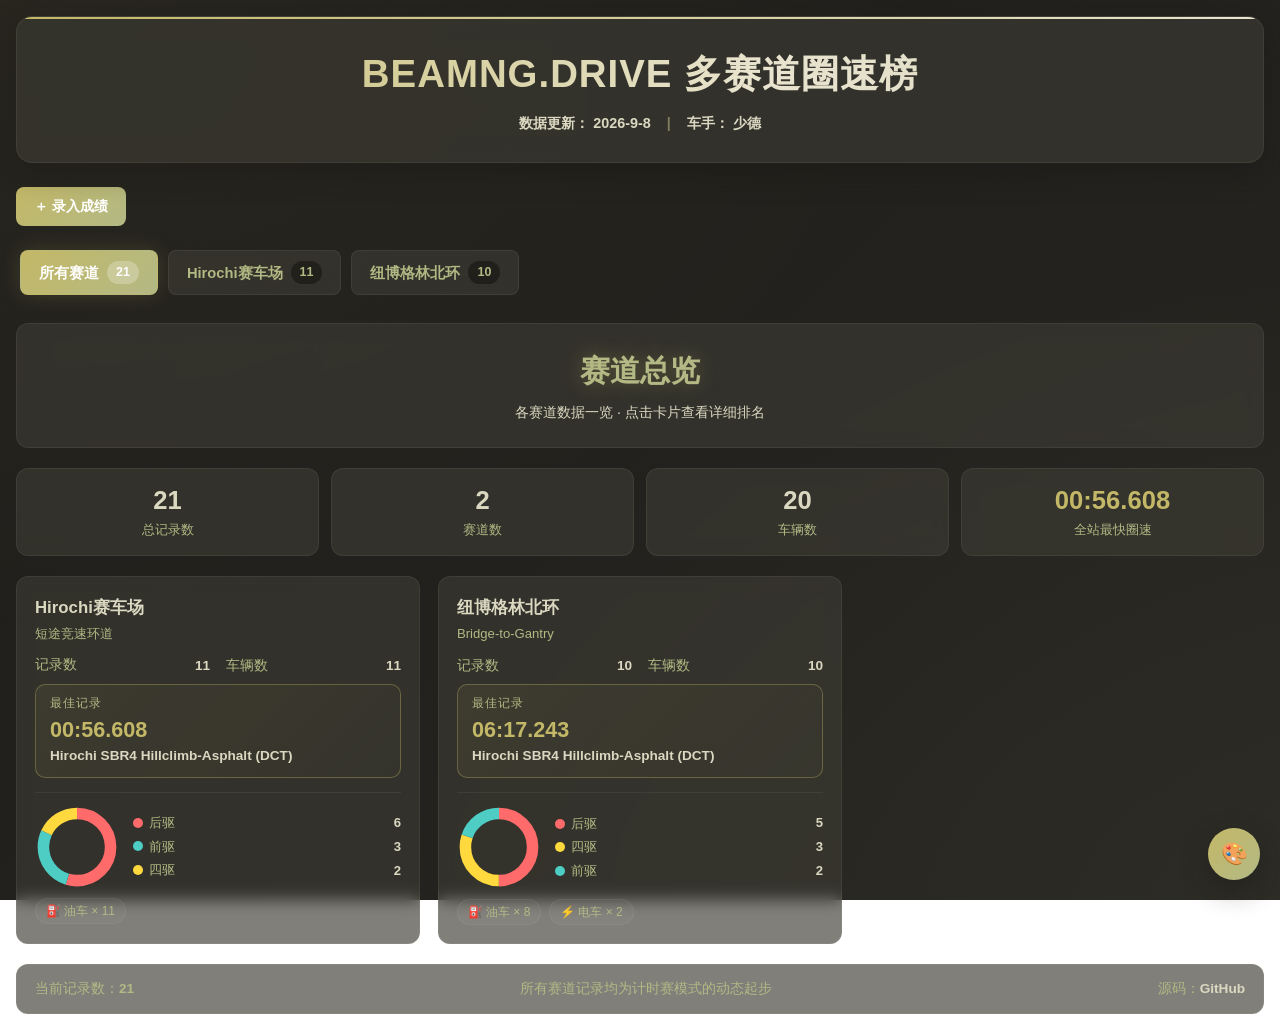
==== commit 31c936ca: "feat(server): 添加一键启动脚本并优化服务器功能 - 新增一键启动.bat脚本，支持双击启动本地服务器并自动打开浏览器 - 服务器添加线程锁保护数据文件读写操作 - 修复目录穿越安全漏洞，" ====
--- a/Lap_Time_Leaderboard/index.html
+++ b/Lap_Time_Leaderboard/index.html
@@ -838,6 +838,10 @@
         min-width: 0;
       }
 
+      .quick-chip {
+        width: auto;
+      }
+
       table {
         font-size: 0.82rem;
         min-width: 800px;
@@ -1194,7 +1198,7 @@
 
     .quick-chip-toggle {
       border-style: dashed;
-      color: var(--text-tertiary);
+      color: var(--text-muted);
     }
 
     .quick-chip-toggle:hover {
